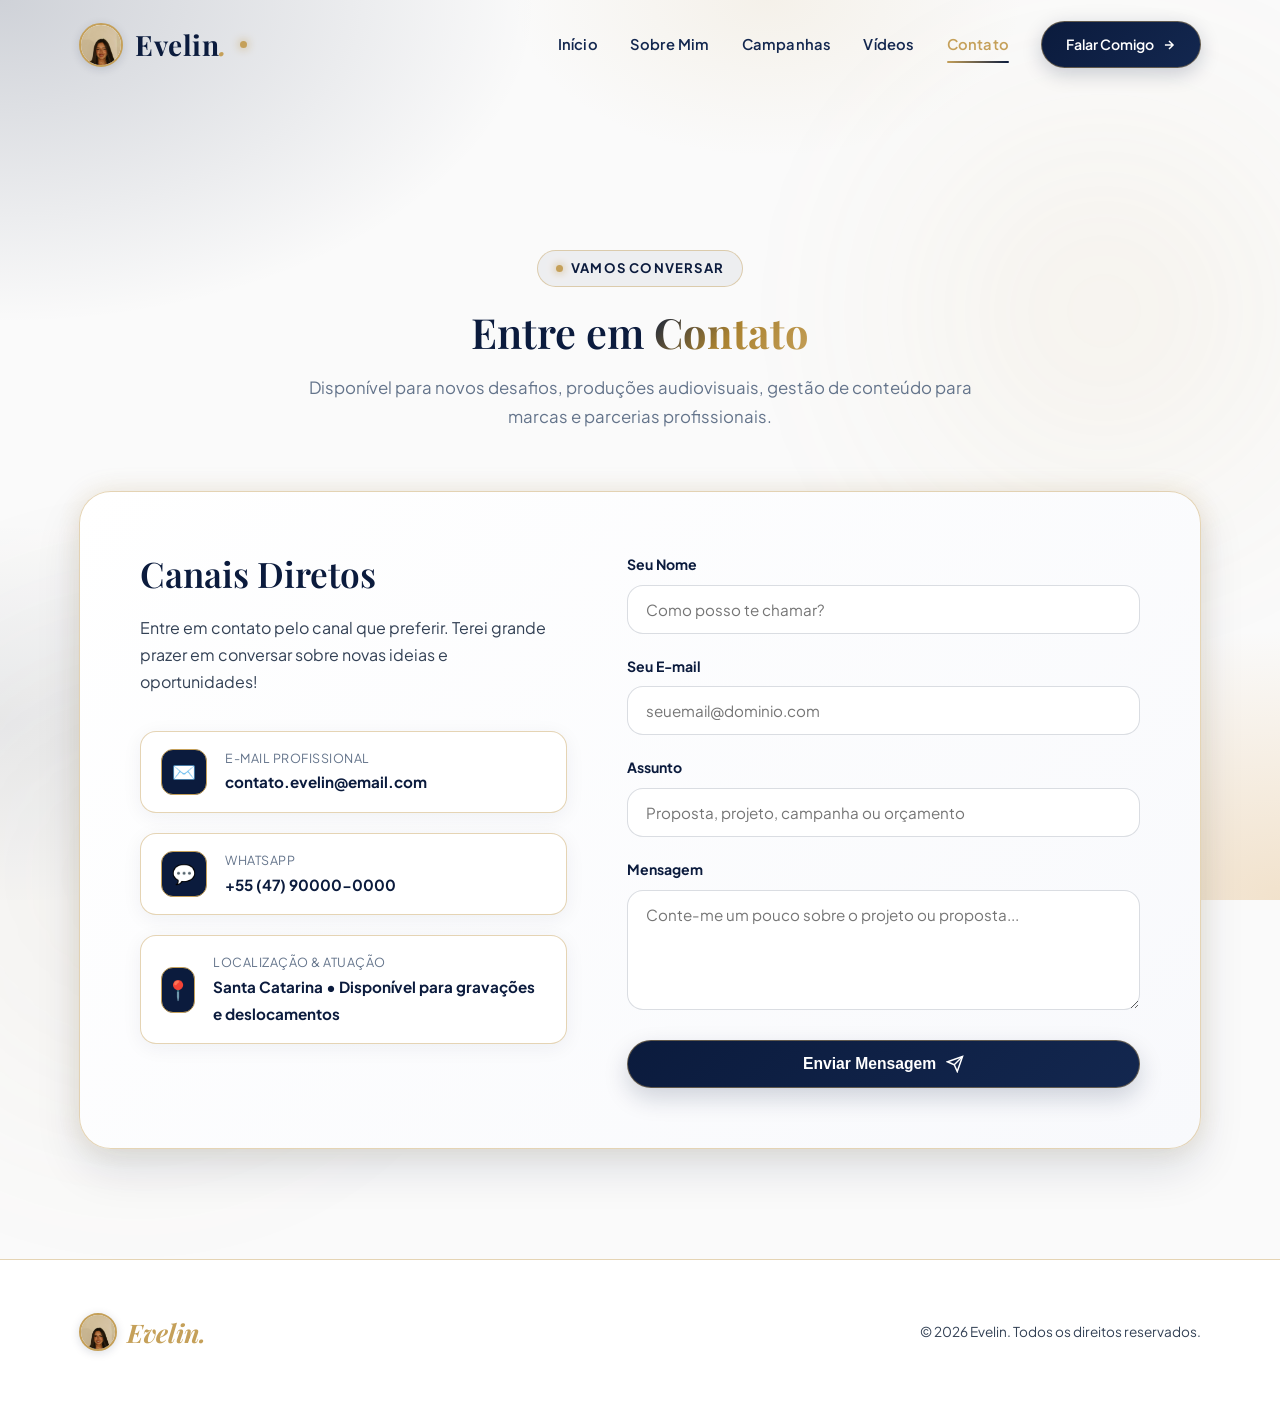
==== html/html_contato.html @ b24bafe0 "first commit" ====
<!DOCTYPE html>
<html lang="pt-BR">
<head>
  <meta charset="UTF-8">
  <meta name="viewport" content="width=device-width, initial-scale=1.0">
  <meta name="description" content="Contato - Fale com Evelin para propostas, campanhas de marketing, audiovisual e parcerias.">
  <title>Contato | Evelin Portfólio</title>
  
  <link rel="stylesheet" href="../css/css_inicio.css">
  <link rel="icon" href="../img/evelin2.PNG">
</head>
<body>

  <div class="ambient-glow ambient-glow-1"></div>
  <div class="ambient-glow ambient-glow-2"></div>

  <!-- HEADER -->
  <header class="header">
    <div class="container navbar">
      <a href="html_inicio.html" class="logo">
        <div class="logo-img-wrapper">
          <img src="../img/evelin2.PNG" alt="Foto de Evelin" onerror="this.style.display='none'">
        </div>
        <span class="logo-text">Evelin<span class="logo-accent">.</span></span>
        <span class="logo-dot"></span>
      </a>

      <nav class="nav-menu">
        <a href="html_inicio.html" class="nav-link">Início</a>
        <a href="html_sobre.html" class="nav-link">Sobre Mim</a>
        <a href="html_projetos.html" class="nav-link">Campanhas</a>
        <a href="html_projetos.html#videos" class="nav-link">Vídeos</a>
        <a href="html_contato.html" class="nav-link active">Contato</a>
        <a href="html_contato.html" class="nav-btn-contact">
          <span>Falar Comigo</span>
          <svg width="14" height="14" viewBox="0 0 24 24" fill="none" stroke="currentColor" stroke-width="2.5"><path d="M5 12h14M12 5l7 7-7 7"/></svg>
        </a>
      </nav>

      <button class="mobile-toggle" aria-label="Abrir Menu">
        <span></span>
        <span></span>
        <span></span>
      </button>
    </div>
  </header>

  <main style="padding-top: 140px;">
    <section class="section">
      <div class="container">
        <div class="section-header fade-in-scroll">
          <div class="badge-tag">
            <span class="dot"></span>
            <span>Vamos Conversar</span>
          </div>
          <h1 class="section-title">Entre em <span class="text-highlight">Contato</span></h1>
          <p class="section-subtitle">
            Disponível para novos desafios, produções audiovisuais, gestão de conteúdo para marcas e parcerias profissionais.
          </p>
        </div>

        <div class="contact-box fade-in-scroll">
          <div class="contact-grid">
            <!-- Informações -->
            <div>
              <h2 class="contact-info-title">Canais Diretos</h2>
              <p class="contact-info-desc">
                Entre em contato pelo canal que preferir. Terei grande prazer em conversar sobre novas ideias e oportunidades!
              </p>

              <div class="contact-cards-list">
                <div class="contact-card-item">
                  <div class="contact-item-icon">✉️</div>
                  <div>
                    <div class="contact-item-label">E-mail Profissional</div>
                    <div class="contact-item-value">contato.evelin@email.com</div>
                  </div>
                </div>

                <div class="contact-card-item">
                  <div class="contact-item-icon">💬</div>
                  <div>
                    <div class="contact-item-label">WhatsApp</div>
                    <div class="contact-item-value">+55 (47) 90000-0000</div>
                  </div>
                </div>

                <div class="contact-card-item">
                  <div class="contact-item-icon">📍</div>
                  <div>
                    <div class="contact-item-label">Localização & Atuação</div>
                    <div class="contact-item-value">Santa Catarina • Disponível para gravações e deslocamentos</div>
                  </div>
                </div>
              </div>
            </div>

            <!-- Formulário -->
            <div>
              <form class="contact-form">
                <div class="form-group">
                  <label for="c-name">Seu Nome</label>
                  <input type="text" id="c-name" class="form-control" placeholder="Como posso te chamar?" required>
                </div>

                <div class="form-group">
                  <label for="c-email">Seu E-mail</label>
                  <input type="email" id="c-email" class="form-control" placeholder="seuemail@dominio.com" required>
                </div>

                <div class="form-group">
                  <label for="c-subject">Assunto</label>
                  <input type="text" id="c-subject" class="form-control" placeholder="Proposta, projeto, campanha ou orçamento" required>
                </div>

                <div class="form-group">
                  <label for="c-message">Mensagem</label>
                  <textarea id="c-message" class="form-control" placeholder="Conte-me um pouco sobre o projeto ou proposta..." required></textarea>
                </div>

                <button type="submit" class="btn btn-primary" style="width: 100%; margin-top: 10px;">
                  <span>Enviar Mensagem</span>
                  <svg width="18" height="18" viewBox="0 0 24 24" fill="none" stroke="currentColor" stroke-width="2"><line x1="22" y1="2" x2="11" y2="13"></line><polygon points="22 2 15 22 11 13 2 9 22 2"></polygon></svg>
                </button>
              </form>
            </div>
          </div>
        </div>
      </div>
    </section>
  </main>

  <footer class="footer">
    <div class="container">
      <div class="footer-content">
        <div class="footer-logo">
          <div class="logo-img-wrapper" style="width: 38px; height: 38px;">
            <img src="../img/evelin2.PNG" alt="Evelin">
          </div>
          <span>Evelin<span style="color: var(--primary-gold);">.</span></span>
        </div>
        <div class="footer-bottom" style="border: none; padding: 0;">
          <p>&copy; 2026 Evelin. Todos os direitos reservados.</p>
        </div>
      </div>
    </div>
  </footer>

  <button class="back-to-top" aria-label="Voltar ao Topo">
    <svg width="20" height="20" viewBox="0 0 24 24" fill="none" stroke="currentColor" stroke-width="2.5"><path d="M18 15l-6-6-6 6"/></svg>
  </button>

  <script src="../js/js_inicio.js"></script>
</body>
</html>
---- css/css_inicio.css ----
/* ==========================================================================
   PORTFÓLIO EVELIN - DESIGN SYSTEM & ESTILOS GERAIS
   Paleta: Branco, Dourado Nobre e Detalhes em Azul Escuro Real
   Estilo: Luxo Contemporâneo, Limpo, Elegante & Editorial
   ========================================================================== */

/* Google Fonts */
@import url('https://fonts.googleapis.com/css2?family=Cormorant+Garamond:ital,wght@0,400;0,600;0,700;1,400&family=Plus+Jakarta+Sans:wght@300;400;500;600;700&family=Playfair+Display:ital,wght@0,500;0,600;0,700;1,400&family=Cinzel:wght@500;600;700&display=swap');

:root {
  /* Paleta Dourada Nobre */
  --primary-gold: #C5A059;
  --primary-gold-hover: #B38E47;
  --light-gold: #F3E5AB;
  --bright-gold: #D4AF37;
  --dark-gold: #96742D;
  --bronze-gold: #AA8230;
  --glow-gold: rgba(197, 160, 89, 0.25);

  /* Azul Escuro Nobre / Royal Navy */
  --navy-dark: #0B1B3D;
  --navy-medium: #13274F;
  --navy-light: #1E3A8A;
  --navy-accent: #2563EB;
  --glow-navy: rgba(11, 27, 61, 0.15);

  /* Fundos e Superfícies Claras (Branco & Marfim Pérola) */
  --bg-main: #FFFFFF;
  --bg-alt: #F8F9FC;
  --bg-card: rgba(255, 255, 255, 0.92);
  --bg-glass: rgba(255, 255, 255, 0.85);
  --border-glass: rgba(197, 160, 89, 0.25);
  --border-light: rgba(11, 27, 61, 0.08);
  --border-gold-accent: rgba(197, 160, 89, 0.45);

  /* Cores de Texto */
  --text-dark: #0B1B3D;
  --text-medium: #334155;
  --text-light: #64748B;
  --text-white: #FFFFFF;
  --text-gold: #96742D;

  /* Tipografia */
  --font-heading: 'Playfair Display', serif;
  --font-serif-accent: 'Cormorant Garamond', serif;
  --font-body: 'Plus Jakarta Sans', sans-serif;
  --font-accent: 'Cinzel', serif;

  /* Sombras e Elevação */
  --shadow-sm: 0 4px 20px rgba(11, 27, 61, 0.06);
  --shadow-md: 0 10px 30px rgba(11, 27, 61, 0.08), 0 0 15px rgba(197, 160, 89, 0.12);
  --shadow-lg: 0 20px 45px rgba(11, 27, 61, 0.12), 0 0 25px rgba(197, 160, 89, 0.18);
  --shadow-glow: 0 0 35px rgba(197, 160, 89, 0.35);

  /* Transições e Bordas */
  --transition-smooth: all 0.4s cubic-bezier(0.16, 1, 0.3, 1);
  --transition-bounce: all 0.5s cubic-bezier(0.34, 1.56, 0.64, 1);
  --radius-sm: 8px;
  --radius-md: 16px;
  --radius-lg: 24px;
  --radius-full: 9999px;
}

/* Reset Global */
*,
*::before,
*::after {
  margin: 0;
  padding: 0;
  box-sizing: border-box;
}

html {
  scroll-behavior: smooth;
  font-size: 16px;
}

body {
  font-family: var(--font-body);
  background-color: #FAFAFA;
  color: var(--text-medium);
  line-height: 1.75;
  overflow-x: hidden;
  position: relative;
  background-image:
    radial-gradient(ellipse 70% 60% at 0% 0%,   rgba(11, 27, 61, 0.18)  0%, transparent 60%),
    radial-gradient(ellipse 55% 50% at 100% 100%, rgba(212, 140, 40, 0.22) 0%, transparent 60%),
    radial-gradient(ellipse 40% 35% at 60% 0%,   rgba(197, 160, 89, 0.10) 0%, transparent 50%),
    radial-gradient(ellipse 45% 40% at 0% 80%,   rgba(11, 27, 61, 0.07)  0%, transparent 55%);
  background-attachment: fixed;
}

/* Ambient Glow de Fundo */
.ambient-glow {
  position: absolute;
  width: 480px;
  height: 480px;
  border-radius: 50%;
  filter: blur(120px);
  pointer-events: none;
  z-index: -1;
  opacity: 0.45;
}

.ambient-glow-1 {
  top: 5%;
  right: -5%;
  background: radial-gradient(circle, rgba(197, 160, 89, 0.35) 0%, rgba(255, 255, 255, 0) 70%);
}

.ambient-glow-2 {
  top: 45%;
  left: -8%;
  background: radial-gradient(circle, rgba(11, 27, 61, 0.12) 0%, rgba(197, 160, 89, 0.15) 60%, transparent 80%);
}

.ambient-glow-3 {
  top: 80%;
  right: 5%;
  background: radial-gradient(circle, rgba(197, 160, 89, 0.25) 0%, transparent 70%);
}

/* Tipografia */
h1,
h2,
h3,
h4,
h5,
h6 {
  font-family: var(--font-heading);
  color: var(--text-dark);
  font-weight: 600;
  line-height: 1.25;
}

p {
  color: var(--text-medium);
  font-weight: 400;
}

strong {
  color: var(--navy-dark);
  font-weight: 600;
}

a {
  text-decoration: none;
  color: inherit;
  transition: var(--transition-smooth);
}

ul {
  list-style: none;
}

img {
  max-width: 100%;
  height: auto;
  display: block;
}

/* Container */
.container {
  width: 90%;
  max-width: 1200px;
  margin: 0 auto;
  padding: 0 15px;
}

/* ==========================================================================
   ANIMAÇÕES DE FADE IN AO DESCER O MOUSE (SCROLL REVEAL)
   ========================================================================== */

.fade-in-scroll {
  opacity: 0;
  transform: translateY(40px);
  transition: opacity 0.85s cubic-bezier(0.2, 0.8, 0.2, 1), transform 0.85s cubic-bezier(0.2, 0.8, 0.2, 1);
  will-change: opacity, transform;
}

.fade-in-scroll.reveal-left {
  transform: translateX(-50px);
}

.fade-in-scroll.reveal-right {
  transform: translateX(50px);
}

.fade-in-scroll.reveal-scale {
  transform: scale(0.92);
}

/* Quando visível */
.fade-in-scroll.is-visible {
  opacity: 1;
  transform: translate(0, 0) scale(1);
}

/* Atrasos escalonados */
.delay-100 {
  transition-delay: 0.1s;
}

.delay-200 {
  transition-delay: 0.2s;
}

.delay-300 {
  transition-delay: 0.3s;
}

.delay-400 {
  transition-delay: 0.4s;
}

.delay-500 {
  transition-delay: 0.5s;
}

/* Efeito de Gradiente Dourado & Azul Escuro */
.text-highlight {
  background: linear-gradient(135deg, #0B1B3D 0%, #AA8230 50%, #C5A059 100%);
  -webkit-background-clip: text;
  -webkit-text-fill-color: transparent;
  display: inline-block;
  position: relative;
  font-weight: 700;
}

.badge-tag {
  display: inline-flex;
  align-items: center;
  gap: 8px;
  padding: 6px 18px;
  background: rgba(11, 27, 61, 0.05);
  border: 1px solid var(--border-gold-accent);
  border-radius: var(--radius-full);
  color: var(--navy-dark);
  font-size: 0.82rem;
  font-weight: 700;
  letter-spacing: 1.2px;
  text-transform: uppercase;
  margin-bottom: 1.2rem;
  backdrop-filter: blur(8px);
}

.badge-tag span.dot {
  width: 7px;
  height: 7px;
  border-radius: 50%;
  background-color: var(--primary-gold);
  display: inline-block;
  box-shadow: 0 0 8px var(--primary-gold);
}

/* ==========================================================================
   HEADER & NAVBAR NAVEGAÇÃO
   ========================================================================== */

.header {
  position: fixed;
  top: 0;
  left: 0;
  width: 100%;
  z-index: 1000;
  padding: 20px 0;
  transition: var(--transition-smooth);
}

.header.scrolled {
  background: rgba(255, 255, 255, 0.94);
  backdrop-filter: blur(16px);
  -webkit-backdrop-filter: blur(16px);
  padding: 12px 0;
  box-shadow: 0 4px 20px rgba(11, 27, 61, 0.08);
  border-bottom: 1px solid rgba(197, 160, 89, 0.25);
}

.navbar {
  display: flex;
  justify-content: space-between;
  align-items: center;
}

.logo {
  display: flex;
  align-items: center;
  gap: 12px;
  font-family: var(--font-heading);
  font-size: 1.75rem;
  font-weight: 700;
  color: var(--navy-dark);
  letter-spacing: 0.5px;
}

/* Foto Miniatura na Logo */
.logo-img-wrapper {
  width: 44px;
  height: 44px;
  border-radius: 50%;
  overflow: hidden;
  border: 2px solid var(--primary-gold);
  box-shadow: 0 2px 10px rgba(11, 27, 61, 0.15);
  display: inline-block;
  vertical-align: middle;
  transition: var(--transition-smooth);
  background: #FFFFFF;
}

.logo-img-wrapper img {
  width: 100%;
  height: 100%;
  object-fit: cover;
  object-position: 51% 39%;
  transform: scale(2.4);
  transform-origin: 51% 39%;
}

.logo:hover .logo-img-wrapper {
  transform: scale(1.08) rotate(3deg);
  border-color: var(--bright-gold);
  box-shadow: 0 4px 15px rgba(197, 160, 89, 0.4);
}

.logo span.logo-text {
  color: var(--navy-dark);
}

.logo span.logo-accent {
  color: var(--primary-gold);
  font-style: italic;
}

.logo-dot {
  width: 7px;
  height: 7px;
  background-color: var(--primary-gold);
  border-radius: 50%;
  display: inline-block;
  box-shadow: 0 0 10px var(--primary-gold);
}

.nav-menu {
  display: flex;
  align-items: center;
  gap: 32px;
}

.nav-link {
  font-size: 0.92rem;
  font-weight: 600;
  color: var(--navy-medium);
  position: relative;
  padding: 6px 0;
  letter-spacing: 0.2px;
}

.nav-link::after {
  content: '';
  position: absolute;
  bottom: 0;
  left: 0;
  width: 0;
  height: 2.5px;
  background: linear-gradient(to right, var(--primary-gold), var(--navy-dark));
  border-radius: 2px;
  transition: width 0.3s ease;
}

.nav-link:hover,
.nav-link.active {
  color: var(--primary-gold);
}

.nav-link:hover::after,
.nav-link.active::after {
  width: 100%;
}

.nav-btn-contact {
  padding: 10px 24px;
  background: linear-gradient(135deg, var(--navy-dark) 0%, var(--navy-medium) 100%);
  color: #FFFFFF;
  border-radius: var(--radius-full);
  font-weight: 600;
  font-size: 0.88rem;
  box-shadow: 0 6px 20px rgba(11, 27, 61, 0.2);
  display: inline-flex;
  align-items: center;
  gap: 8px;
  border: 1px solid var(--border-gold-accent);
  transition: var(--transition-smooth);
}

.nav-btn-contact:hover {
  transform: translateY(-2px);
  background: linear-gradient(135deg, var(--primary-gold) 0%, var(--dark-gold) 100%);
  box-shadow: 0 10px 25px rgba(197, 160, 89, 0.35);
  color: #FFFFFF;
  border-color: var(--primary-gold);
}

/* Mobile Toggle */
.mobile-toggle {
  display: none;
  flex-direction: column;
  gap: 6px;
  cursor: pointer;
  background: transparent;
  border: none;
  padding: 6px;
  z-index: 1001;
}

.mobile-toggle span {
  display: block;
  width: 26px;
  height: 2.5px;
  background-color: var(--navy-dark);
  border-radius: 2px;
  transition: var(--transition-smooth);
}

.mobile-toggle.active span:nth-child(1) {
  transform: translateY(8.5px) rotate(45deg);
}

.mobile-toggle.active span:nth-child(2) {
  opacity: 0;
}

.mobile-toggle.active span:nth-child(3) {
  transform: translateY(-8.5px) rotate(-45deg);
}

/* ==========================================================================
   BOTÕES E COMPONENTES
   ========================================================================== */

.btn {
  display: inline-flex;
  align-items: center;
  justify-content: center;
  gap: 10px;
  padding: 14px 32px;
  font-size: 0.98rem;
  font-weight: 600;
  border-radius: var(--radius-full);
  cursor: pointer;
  transition: var(--transition-smooth);
  border: none;
  outline: none;
}

.btn-primary {
  background: linear-gradient(135deg, var(--navy-dark) 0%, var(--navy-medium) 100%);
  color: #FFFFFF;
  border: 1px solid var(--border-gold-accent);
  box-shadow: 0 10px 25px rgba(11, 27, 61, 0.18);
}

.btn-primary:hover {
  transform: translateY(-3px);
  background: linear-gradient(135deg, var(--primary-gold) 0%, var(--bronze-gold) 100%);
  box-shadow: 0 15px 35px rgba(197, 160, 89, 0.35);
  color: #FFFFFF;
}

.btn-secondary {
  background: rgba(255, 255, 255, 0.9);
  color: var(--navy-dark);
  border: 1.5px solid var(--border-gold-accent);
  box-shadow: var(--shadow-sm);
  backdrop-filter: blur(8px);
}

.btn-secondary:hover {
  background: var(--bg-alt);
  border-color: var(--navy-dark);
  transform: translateY(-3px);
  box-shadow: var(--shadow-md);
  color: var(--navy-dark);
}

/* Glass Card */
.glass-card {
  background: var(--bg-card);
  backdrop-filter: blur(16px);
  -webkit-backdrop-filter: blur(16px);
  border: 1px solid var(--border-gold-accent);
  border-radius: var(--radius-lg);
  box-shadow: var(--shadow-sm);
  transition: var(--transition-smooth);
}

.glass-card:hover {
  border-color: var(--primary-gold);
  box-shadow: var(--shadow-md);
}

/* Section Common Styling */
.section {
  padding: 110px 0;
  position: relative;
}

.section-header {
  text-align: center;
  max-width: 720px;
  margin: 0 auto 60px auto;
}

.section-title {
  font-size: 2.6rem;
  margin-bottom: 16px;
  color: var(--navy-dark);
  position: relative;
}

.section-subtitle {
  font-size: 1.05rem;
  color: var(--text-light);
  line-height: 1.7;
}

/* ==========================================================================
   HERO SECTION
   ========================================================================== */

.hero {
  min-height: 100vh;
  display: flex;
  align-items: center;
  padding-top: 130px;
  padding-bottom: 60px;
  position: relative;
}

.hero-grid {
  display: grid;
  grid-template-columns: 1.15fr 0.85fr;
  gap: 50px;
  align-items: center;
}

.hero-content {
  display: flex;
  flex-direction: column;
  align-items: flex-start;
}

.hero-greeting {
  font-family: var(--font-serif-accent);
  font-size: 1.45rem;
  font-style: italic;
  color: var(--primary-gold);
  font-weight: 600;
  margin-bottom: 8px;
}

.hero-title {
  font-size: 3.6rem;
  font-weight: 700;
  line-height: 1.18;
  margin-bottom: 20px;
  color: var(--navy-dark);
}

.hero-description {
  font-size: 1.1rem;
  color: var(--text-medium);
  margin-bottom: 35px;
  max-width: 540px;
  line-height: 1.8;
}

.hero-actions {
  display: flex;
  gap: 18px;
  margin-bottom: 45px;
  flex-wrap: wrap;
}

.hero-stats {
  display: flex;
  justify-content: center;
  gap: 35px;
  padding-top: 30px;
  border-top: 1px solid var(--border-light);
  width: 100%;
}

.stat-item {
  display: flex;
  flex-direction: column;
}

.stat-number {
  font-family: var(--font-heading);
  font-size: 2.1rem;
  font-weight: 700;
  color: var(--navy-dark);
  line-height: 1;
  margin-bottom: 6px;
}

.stat-label {
  font-size: 0.82rem;
  color: var(--text-light);
  font-weight: 600;
}

/* Hero Visual / Avatar Card com a Foto Evelin */
.hero-visual {
  position: relative;
  display: flex;
  justify-content: center;
  align-items: center;
}

.hero-card-frame {
  position: relative;
  width: 100%;
  max-width: 400px;
  aspect-ratio: 4/5;
  border-radius: 32px;
  padding: 16px;
  background: linear-gradient(145deg, rgba(255, 255, 255, 0.95), rgba(248, 249, 252, 0.8));
  border: 1.5px solid var(--border-gold-accent);
  box-shadow: var(--shadow-lg);
  backdrop-filter: blur(20px);
}

.hero-card-inner {
  width: 100%;
  height: 100%;
  border-radius: 22px;
  background: linear-gradient(160deg, #FFFFFF 0%, #F8F9FC 100%);
  display: flex;
  flex-direction: column;
  align-items: center;
  justify-content: center;
  position: relative;
  overflow: hidden;
  border: 1px solid rgba(197, 160, 89, 0.2);
  text-align: center;
  padding: 25px 20px;
}

.hero-avatar-photo {
  width: 190px;
  height: 190px;
  border-radius: 50%;
  overflow: hidden;
  box-shadow: 0 14px 30px rgba(11, 27, 61, 0.18);
  border: 4px solid var(--primary-gold);
  margin-bottom: 20px;
  position: relative;
  background: #FFFFFF;
  transition: var(--transition-smooth);
}

.hero-avatar-photo img {
  width: 100%;
  height: 100%;
  object-fit: cover;
  object-position: 51% 57%;
  transform: scale(2.2);
  transform-origin: 51% 39%;
  transition: transform 0.4s ease;
}

.hero-avatar-photo:hover {
  transform: scale(1.03);
  box-shadow: 0 20px 40px rgba(197, 160, 89, 0.35);
  border-color: var(--bright-gold);
}

.hero-avatar-photo:hover img {
  transform: scale(2.35);
}

.hero-name-tag {
  font-family: var(--font-heading);
  font-size: 1.65rem;
  font-weight: 700;
  color: var(--navy-dark);
  margin-bottom: 4px;
}

.hero-role-tag {
  font-size: 0.82rem;
  letter-spacing: 1.5px;
  text-transform: uppercase;
  color: var(--primary-gold);
  font-weight: 700;
}

/* Floating Badges */
.floating-badge {
  position: absolute;
  padding: 12px 20px;
  background: rgba(255, 255, 255, 0.98);
  border-radius: 20px;
  box-shadow: var(--shadow-md);
  border: 1px solid var(--border-gold-accent);
  display: flex;
  align-items: center;
  gap: 12px;
  backdrop-filter: blur(12px);
  animation: float 4s ease-in-out infinite alternate;
  z-index: 2;
}

.floating-badge-1 {
  top: 6%;
  left: -20px;
  animation-delay: 0s;
}

.floating-badge-2 {
  bottom: 8%;
  right: -20px;
  animation-delay: 2s;
}

.badge-icon {
  width: 40px;
  height: 40px;
  border-radius: 12px;
  background: var(--navy-dark);
  color: var(--light-gold);
  display: flex;
  align-items: center;
  justify-content: center;
  font-size: 1.15rem;
  border: 1px solid var(--primary-gold);
}

.badge-text-title {
  font-size: 0.85rem;
  font-weight: 700;
  color: var(--navy-dark);
}

.badge-text-sub {
  font-size: 0.75rem;
  color: var(--text-light);
}

@keyframes float {
  0% {
    transform: translateY(0px);
  }

  100% {
    transform: translateY(-12px);
  }
}

/* ==========================================================================
   SEÇÃO SOBRE MIM
   ========================================================================== */

.about-grid {
  display: grid;
  grid-template-columns: 0.9fr 1.1fr;
  gap: 60px;
  align-items: center;
}

.about-card-portrait {
  background: linear-gradient(135deg, #FFFFFF, var(--bg-alt));
  border: 1.5px solid var(--border-gold-accent);
  border-radius: 28px;
  padding: 24px;
  box-shadow: var(--shadow-md);
  position: relative;
}

.about-portrait-box {
  width: 100%;
  height: 420px;
  border-radius: 20px;
  background: linear-gradient(160deg, #0B1B3D 0%, #13274F 100%);
  border: 1px solid var(--primary-gold);
  display: flex;
  flex-direction: column;
  align-items: center;
  justify-content: center;
  padding: 30px 25px;
  text-align: center;
  position: relative;
  overflow: hidden;
}

.about-portrait-img {
  width: 140px;
  height: 140px;
  border-radius: 50%;
  overflow: hidden;
  border: 3px solid var(--primary-gold);
  box-shadow: 0 10px 25px rgba(0, 0, 0, 0.4);
  margin-bottom: 20px;
  flex-shrink: 0;
  background: #FFFFFF;
}

.about-portrait-img img {
  width: 100%;
  height: 100%;
  object-fit: cover;
  object-position: 50% 94%;
  transform: scale(2.2);
  transform-origin: 50% 5%;
}

.about-quote {
  font-family: var(--font-serif-accent);
  font-size: 1.22rem;
  font-style: italic;
  color: #FFFFFF;
  line-height: 1.6;
}

.about-text-content {
  display: flex;
  flex-direction: column;
  gap: 20px;
}

.about-bio {
  font-size: 1.02rem;
  color: var(--text-medium);
  line-height: 1.85;
}

.pillars-grid {
  display: grid;
  grid-template-columns: repeat(2, 1fr);
  gap: 20px;
  margin-top: 15px;
}

.pillar-item {
  padding: 22px;
  background: #FFFFFF;
  border: 1px solid var(--border-gold-accent);
  border-radius: var(--radius-md);
  transition: var(--transition-smooth);
  box-shadow: var(--shadow-sm);
}

.pillar-item:hover {
  transform: translateY(-4px);
  border-color: var(--navy-dark);
  box-shadow: 0 10px 25px rgba(11, 27, 61, 0.12);
}

.pillar-item span.icon {
  font-size: 1.4rem;
  color: var(--navy-dark);
  margin-bottom: 10px;
  display: inline-block;
}

.pillar-item h4 {
  font-size: 1.05rem;
  color: var(--navy-dark);
  margin-bottom: 6px;
}

.pillar-item p {
  font-size: 0.85rem;
  color: var(--text-light);
}

/* Timeline e Experiências em Destaque */
.experience-timeline {
  display: flex;
  flex-direction: column;
  gap: 25px;
  margin-top: 40px;
}

.timeline-item {
  display: grid;
  grid-template-columns: 80px 1fr;
  gap: 25px;
  background: #FFFFFF;
  border: 1px solid var(--border-gold-accent);
  border-radius: var(--radius-md);
  padding: 28px;
  transition: var(--transition-smooth);
  box-shadow: var(--shadow-sm);
}

.timeline-item:hover {
  border-color: var(--navy-dark);
  transform: translateX(6px);
  box-shadow: var(--shadow-md);
}

.timeline-icon-box {
  width: 70px;
  height: 70px;
  border-radius: 16px;
  background: var(--navy-dark);
  border: 1.5px solid var(--primary-gold);
  display: flex;
  align-items: center;
  justify-content: center;
  font-size: 1.8rem;
  color: var(--light-gold);
}

.timeline-content h4 {
  font-size: 1.25rem;
  color: var(--navy-dark);
  margin-bottom: 4px;
}

.timeline-location {
  font-size: 0.85rem;
  color: var(--primary-gold);
  font-weight: 700;
  margin-bottom: 10px;
}

.timeline-desc {
  font-size: 0.92rem;
  color: var(--text-medium);
  line-height: 1.7;
}

/* ==========================================================================
   SEÇÃO HABILIDADES / SERVIÇOS
   ========================================================================== */

.skills-grid {
  display: grid;
  grid-template-columns: repeat(auto-fit, minmax(260px, 1fr));
  gap: 25px;
}

.skill-card {
  background: #FFFFFF;
  border: 1px solid var(--border-gold-accent);
  border-radius: var(--radius-lg);
  padding: 35px 25px;
  text-align: center;
  transition: var(--transition-bounce);
  position: relative;
  overflow: hidden;
  box-shadow: var(--shadow-sm);
}

.skill-card::before {
  content: '';
  position: absolute;
  top: 0;
  left: 0;
  width: 100%;
  height: 4px;
  background: linear-gradient(to right, var(--navy-dark), var(--primary-gold));
  transform: scaleX(0);
  transition: transform 0.4s ease;
}

.skill-card:hover {
  transform: translateY(-8px);
  box-shadow: var(--shadow-lg);
  border-color: var(--navy-dark);
}

.skill-card:hover::before {
  transform: scaleX(1);
}

.skill-icon-wrapper {
  width: 70px;
  height: 70px;
  border-radius: 20px;
  background: var(--bg-alt);
  border: 1.5px solid var(--border-gold-accent);
  display: flex;
  align-items: center;
  justify-content: center;
  margin: 0 auto 20px auto;
  font-size: 1.8rem;
  color: var(--navy-dark);
  box-shadow: 0 8px 20px rgba(11, 27, 61, 0.08);
  transition: var(--transition-smooth);
}

.skill-card:hover .skill-icon-wrapper {
  transform: scale(1.1) rotate(5deg);
  background: var(--navy-dark);
  color: var(--light-gold);
  border-color: var(--primary-gold);
}

.skill-title {
  font-size: 1.25rem;
  margin-bottom: 12px;
  color: var(--navy-dark);
}

.skill-desc {
  font-size: 0.9rem;
  color: var(--text-light);
  line-height: 1.65;
}

/* ==========================================================================
   SEÇÃO PROJETOS EM DESTAQUE
   ========================================================================== */

.projects-filter {
  display: flex;
  justify-content: center;
  gap: 12px;
  margin-bottom: 45px;
  flex-wrap: wrap;
}

.filter-btn {
  padding: 8px 22px;
  background: #FFFFFF;
  border: 1px solid var(--border-gold-accent);
  border-radius: var(--radius-full);
  font-size: 0.88rem;
  font-weight: 600;
  color: var(--navy-medium);
  cursor: pointer;
  transition: var(--transition-smooth);
  box-shadow: var(--shadow-sm);
}

.filter-btn.active,
.filter-btn:hover {
  background: var(--navy-dark);
  color: #FFFFFF;
  border-color: var(--primary-gold);
  box-shadow: 0 4px 15px rgba(11, 27, 61, 0.2);
}

.projects-grid {
  display: grid;
  grid-template-columns: repeat(auto-fill, minmax(340px, 1fr));
  gap: 30px;
}

.project-card {
  background: #FFFFFF;
  border: 1px solid var(--border-gold-accent);
  border-radius: var(--radius-lg);
  overflow: hidden;
  box-shadow: var(--shadow-sm);
  transition: var(--transition-smooth);
  display: flex;
  flex-direction: column;
}

.project-card:hover {
  transform: translateY(-8px);
  box-shadow: var(--shadow-lg);
  border-color: var(--navy-dark);
}

.project-preview {
  height: 100%;
  background: linear-gradient(135deg, #0B1B3D 0%, #162B55 100%);
  display: flex;
  align-items: center;
  justify-content: center;
  position: relative;
  overflow: hidden;
  border-bottom: 1px solid var(--border-gold-accent);
}

/* Variante do project-preview usada para exibir vídeos reais (seção Vídeos) */
.project-preview.video-preview {
  height: 380px;
  padding: 0;
}

.project-preview.video-preview video {
  width: 100%;
  height: 100%;
  object-fit: contain;
  background: #000000;
  display: block;
}

.project-preview-mockup {
  width: 82%;
  height: 80%;
  background: #FFFFFF;
  border: 1.5px solid var(--primary-gold);
  border-radius: 12px;
  box-shadow: 0 10px 25px rgba(0, 0, 0, 0.25);
  display: flex;
  flex-direction: column;
  padding: 16px;
  gap: 10px;
  transition: transform 0.4s ease;
}

.project-card:hover .project-preview-mockup {
  transform: scale(1.05);
  border-color: var(--navy-dark);
}

.mock-line-title {
  height: 14px;
  width: 60%;
  background: var(--navy-dark);
  border-radius: 4px;
}

.mock-line-body {
  height: 8px;
  width: 90%;
  background: #E2E8F0;
  border-radius: 4px;
}

.mock-line-btn {
  height: 20px;
  width: 40%;
  background: var(--primary-gold);
  border-radius: 10px;
  margin-top: auto;
}

.project-info {
  padding: 25px;
  display: flex;
  flex-direction: column;
  flex-grow: 1;
}

.project-category {
  font-size: 0.78rem;
  letter-spacing: 1.2px;
  text-transform: uppercase;
  color: var(--primary-gold);
  font-weight: 700;
  margin-bottom: 6px;
}

.project-title {
  font-size: 1.3rem;
  margin-bottom: 10px;
  color: var(--navy-dark);
}

.project-desc {
  font-size: 0.88rem;
  color: var(--text-light);
  margin-bottom: 20px;
  line-height: 1.65;
}

.project-tags {
  display: flex;
  flex-wrap: wrap;
  gap: 8px;
  margin-top: auto;
  margin-bottom: 20px;
}

.project-tag {
  font-size: 0.75rem;
  padding: 4px 10px;
  background: var(--bg-alt);
  color: var(--navy-dark);
  border: 1px solid var(--border-gold-accent);
  border-radius: 6px;
  font-weight: 600;
}

.project-link {
  display: inline-flex;
  align-items: center;
  gap: 8px;
  font-size: 0.88rem;
  font-weight: 600;
  color: var(--navy-dark);
}

.project-link svg {
  width: 16px;
  height: 16px;
  transition: transform 0.3s ease;
  fill: currentColor;
}

.project-link:hover {
  color: var(--primary-gold);
}

.project-link:hover svg {
  transform: translateX(4px);
}

/* ==========================================================================
   SEÇÃO CONTATO
   ========================================================================== */

.contact-box {
  background: linear-gradient(135deg, #FFFFFF 0%, #F8F9FC 100%);
  border: 1.5px solid var(--border-gold-accent);
  border-radius: 32px;
  padding: 60px;
  box-shadow: var(--shadow-lg);
  backdrop-filter: blur(20px);
}

.contact-grid {
  display: grid;
  grid-template-columns: 1fr 1.2fr;
  gap: 60px;
}

.contact-info-title {
  font-size: 2.2rem;
  margin-bottom: 18px;
  color: var(--navy-dark);
}

.contact-info-desc {
  font-size: 1rem;
  color: var(--text-medium);
  margin-bottom: 35px;
  line-height: 1.7;
}

.contact-cards-list {
  display: flex;
  flex-direction: column;
  gap: 20px;
}

.contact-card-item {
  display: flex;
  align-items: center;
  gap: 18px;
  padding: 16px 20px;
  background: #FFFFFF;
  border: 1px solid var(--border-gold-accent);
  border-radius: var(--radius-md);
  transition: var(--transition-smooth);
  box-shadow: var(--shadow-sm);
}

.contact-card-item:hover {
  transform: translateX(6px);
  border-color: var(--navy-dark);
  box-shadow: var(--shadow-md);
}

.contact-item-icon {
  width: 46px;
  height: 46px;
  border-radius: 12px;
  background: var(--navy-dark);
  color: var(--light-gold);
  display: flex;
  align-items: center;
  justify-content: center;
  font-size: 1.2rem;
  border: 1px solid var(--primary-gold);
}

.contact-item-label {
  font-size: 0.78rem;
  color: var(--text-light);
  text-transform: uppercase;
  letter-spacing: 0.5px;
}

.contact-item-value {
  font-size: 0.95rem;
  font-weight: 700;
  color: var(--navy-dark);
}

/* Formulário */
.contact-form {
  display: flex;
  flex-direction: column;
  gap: 20px;
}

.form-group {
  display: flex;
  flex-direction: column;
  gap: 8px;
}

.form-group label {
  font-size: 0.88rem;
  font-weight: 700;
  color: var(--navy-dark);
}

.form-control {
  width: 100%;
  padding: 14px 18px;
  background: #FFFFFF;
  border: 1.5px solid rgba(11, 27, 61, 0.15);
  border-radius: var(--radius-md);
  font-family: var(--font-body);
  font-size: 0.95rem;
  color: var(--navy-dark);
  transition: var(--transition-smooth);
  outline: none;
}

.form-control:focus {
  border-color: var(--primary-gold);
  box-shadow: 0 0 0 4px var(--glow-gold);
}

textarea.form-control {
  resize: vertical;
  min-height: 120px;
}

/* ==========================================================================
   FOOTER
   ========================================================================== */

.footer {
  padding: 50px 0 30px 0;
  border-top: 1px solid var(--border-gold-accent);
  background: #FFFFFF;
  backdrop-filter: blur(10px);
}

.footer-content {
  display: flex;
  justify-content: space-between;
  align-items: center;
  flex-wrap: wrap;
  gap: 25px;
  padding-bottom: 30px;
}

.footer-logo {
  display: flex;
  align-items: center;
  gap: 10px;
  font-family: var(--font-heading);
  font-size: 1.6rem;
  font-weight: 700;
  color: var(--navy-dark);
}

.footer-logo span {
  color: var(--primary-gold);
  font-style: italic;
}

.social-links {
  display: flex;
  justify-content: center;
  gap: 16px;
}

.social-btn {
  width: 42px;
  height: 42px;
  border-radius: 50%;
  background: #FFFFFF;
  border: 1px solid var(--border-gold-accent);
  color: var(--navy-dark);
  display: flex;
  align-items: center;
  justify-content: center;
  font-size: 1.1rem;
  transition: var(--transition-smooth);
  box-shadow: var(--shadow-sm);
}

.social-btn:hover {
  background: var(--navy-dark);
  color: #FFFFFF;
  border-color: var(--primary-gold);
  transform: translateY(-3px);
  box-shadow: 0 6px 20px rgba(11, 27, 61, 0.25);
}

.footer-bottom {
  text-align: center;
  padding-top: 25px;
  font-size: 0.85rem;
  color: var(--text-light);
}

/* ==========================================================================
   BACK TO TOP BUTTON
   ========================================================================== */

.back-to-top {
  position: fixed;
  bottom: 30px;
  right: 30px;
  width: 48px;
  height: 48px;
  border-radius: 50%;
  background: linear-gradient(135deg, var(--navy-dark), var(--navy-medium));
  color: #FFFFFF;
  border: 1px solid var(--primary-gold);
  display: flex;
  align-items: center;
  justify-content: center;
  font-size: 1.2rem;
  box-shadow: var(--shadow-md);
  cursor: pointer;
  opacity: 0;
  visibility: hidden;
  transform: translateY(20px);
  transition: var(--transition-smooth);
  z-index: 999;
}

.back-to-top.show {
  opacity: 1;
  visibility: visible;
  transform: translateY(0);
}

.back-to-top:hover {
  transform: translateY(-4px);
  background: linear-gradient(135deg, var(--primary-gold), var(--bronze-gold));
  box-shadow: 0 10px 25px rgba(197, 160, 89, 0.4);
}

/* ==========================================================================
   RESPONSIVIDADE (MEDIA QUERIES)
   ========================================================================== */

@media (max-width: 992px) {

  .hero-grid,
  .about-grid,
  .contact-grid {
    grid-template-columns: 1fr;
    gap: 40px;
  }

  .hero-title {
    font-size: 2.9rem;
  }

  .section {
    padding: 80px 0;
  }

  .contact-box {
    padding: 35px 25px;
  }

  .timeline-item {
    grid-template-columns: 1fr;
    gap: 15px;
  }
}

@media (max-width: 768px) {
  .mobile-toggle {
    display: flex;
  }

  .nav-menu {
    position: fixed;
    top: 0;
    right: -100%;
    width: 80%;
    max-width: 320px;
    height: 100vh;
    background: rgba(255, 255, 255, 0.98);
    backdrop-filter: blur(20px);
    flex-direction: column;
    justify-content: center;
    gap: 25px;
    box-shadow: -10px 0 30px rgba(11, 27, 61, 0.15);
    transition: right 0.4s cubic-bezier(0.16, 1, 0.3, 1);
    padding: 40px;
    z-index: 1000;
  }

  .nav-menu.active {
    right: 0;
  }

  .hero-title {
    font-size: 2.3rem;
  }

  .section-title {
    font-size: 2rem;
  }

  .pillars-grid {
    grid-template-columns: 1fr;
  }

  .hero-stats {
    gap: 20px;
  }
}
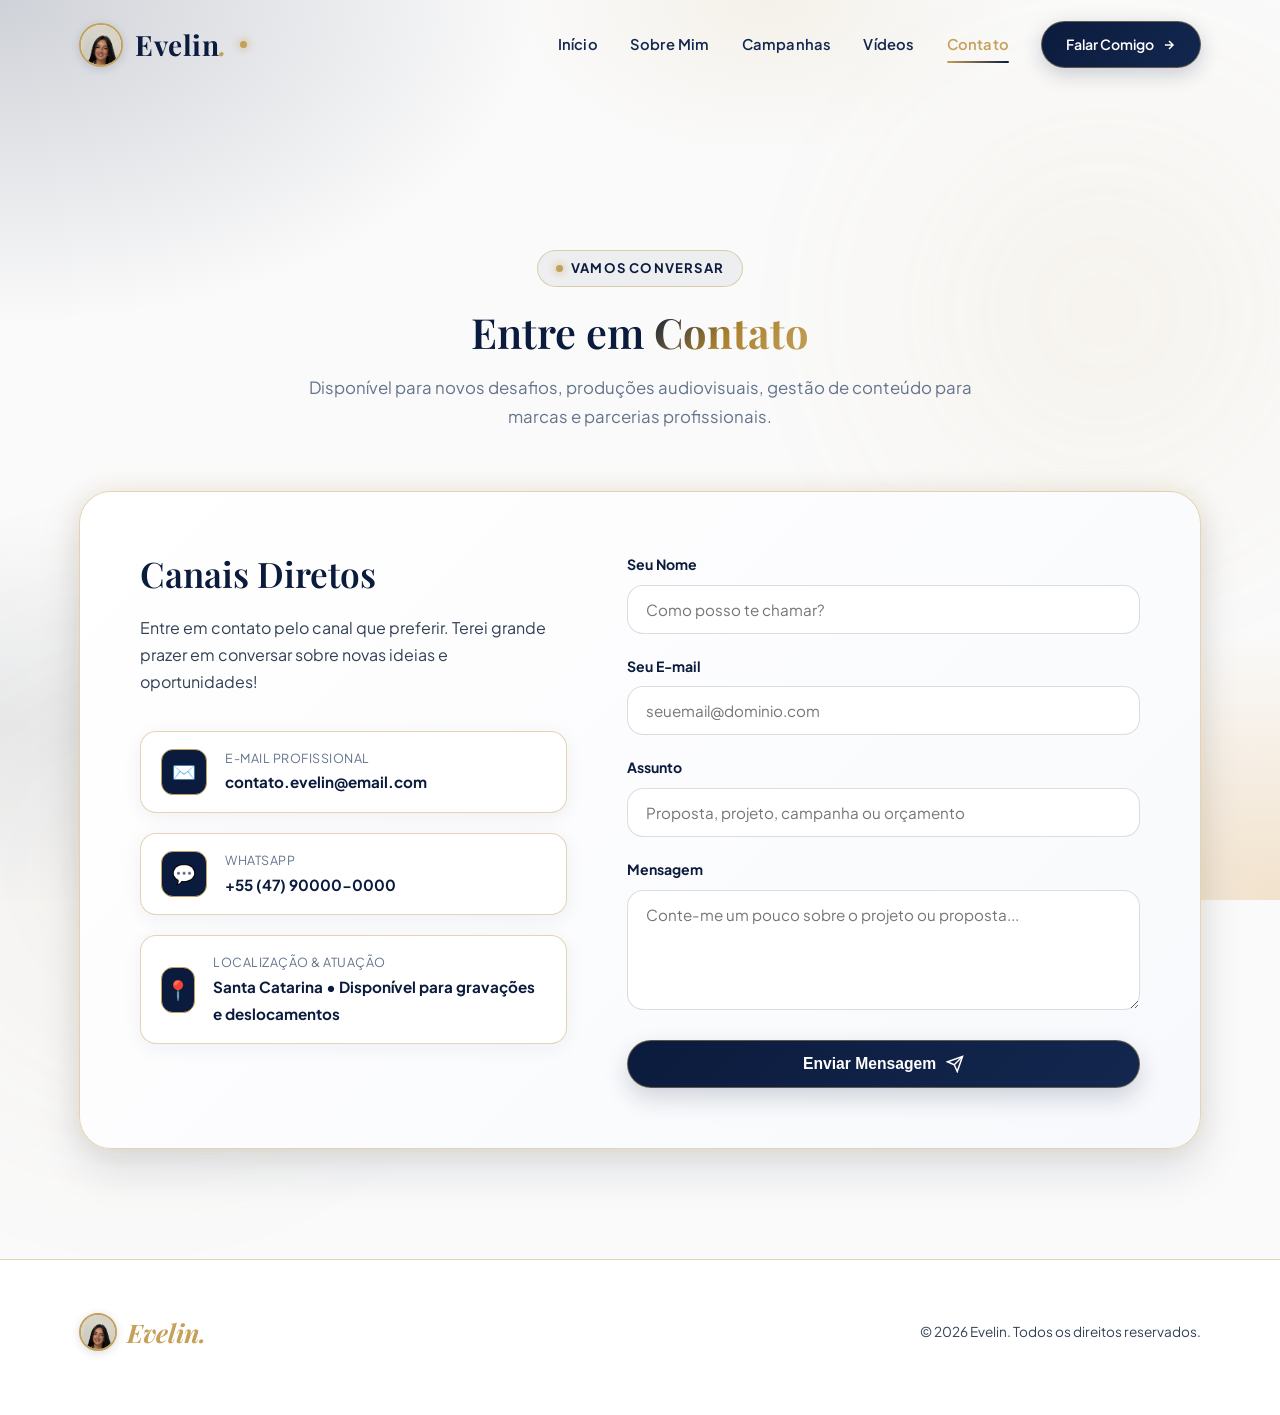
==== commit 5729121d: "Substituindo a foto de perfil por fotominha_atualizada.png" ====
--- a/html/html_contato.html
+++ b/html/html_contato.html
@@ -7,7 +7,7 @@
   <title>Contato | Evelin Portfólio</title>
   
   <link rel="stylesheet" href="../css/css_inicio.css">
-  <link rel="icon" href="../img/evelin2.PNG">
+  <link rel="icon" href="../img/fotominha_atualizada.png">
 </head>
 <body>
 
@@ -19,7 +19,7 @@
     <div class="container navbar">
       <a href="html_inicio.html" class="logo">
         <div class="logo-img-wrapper">
-          <img src="../img/evelin2.PNG" alt="Foto de Evelin" onerror="this.style.display='none'">
+          <img src="../img/fotominha_atualizada.png" alt="Foto de Evelin" onerror="this.style.display='none'">
         </div>
         <span class="logo-text">Evelin<span class="logo-accent">.</span></span>
         <span class="logo-dot"></span>
@@ -135,7 +135,7 @@
       <div class="footer-content">
         <div class="footer-logo">
           <div class="logo-img-wrapper" style="width: 38px; height: 38px;">
-            <img src="../img/evelin2.PNG" alt="Evelin">
+            <img src="../img/fotominha_atualizada.png" alt="Evelin">
           </div>
           <span>Evelin<span style="color: var(--primary-gold);">.</span></span>
         </div>
--- a/css/css_inicio.css
+++ b/css/css_inicio.css
@@ -610,12 +610,21 @@
   font-weight: 600;
 }
 
-/* Hero Visual / Avatar Card com a Foto Evelin */
 .hero-visual {
   position: relative;
   display: flex;
   justify-content: center;
   align-items: center;
+}
+
+.hero-visual img {
+  width: 260px;        /* ajuste o tamanho do círculo */
+  height: 260px;        /* mantenha igual à width para ficar redondo */
+  aspect-ratio: 1 / 1;   /* garante proporção quadrada mesmo se width/height variarem */
+  object-fit: cover;     /* corta a imagem mantendo proporção, sem distorcer */
+  object-position: center top; /* ajusta o foco do recorte (ex: mostrar mais o rosto) */
+  border-radius: 50%;    /* deixa redondo */
+  border: 3px solid #C9A24B; /* a borda dourada que aparece no seu design */
 }
 
 .hero-card-frame {
